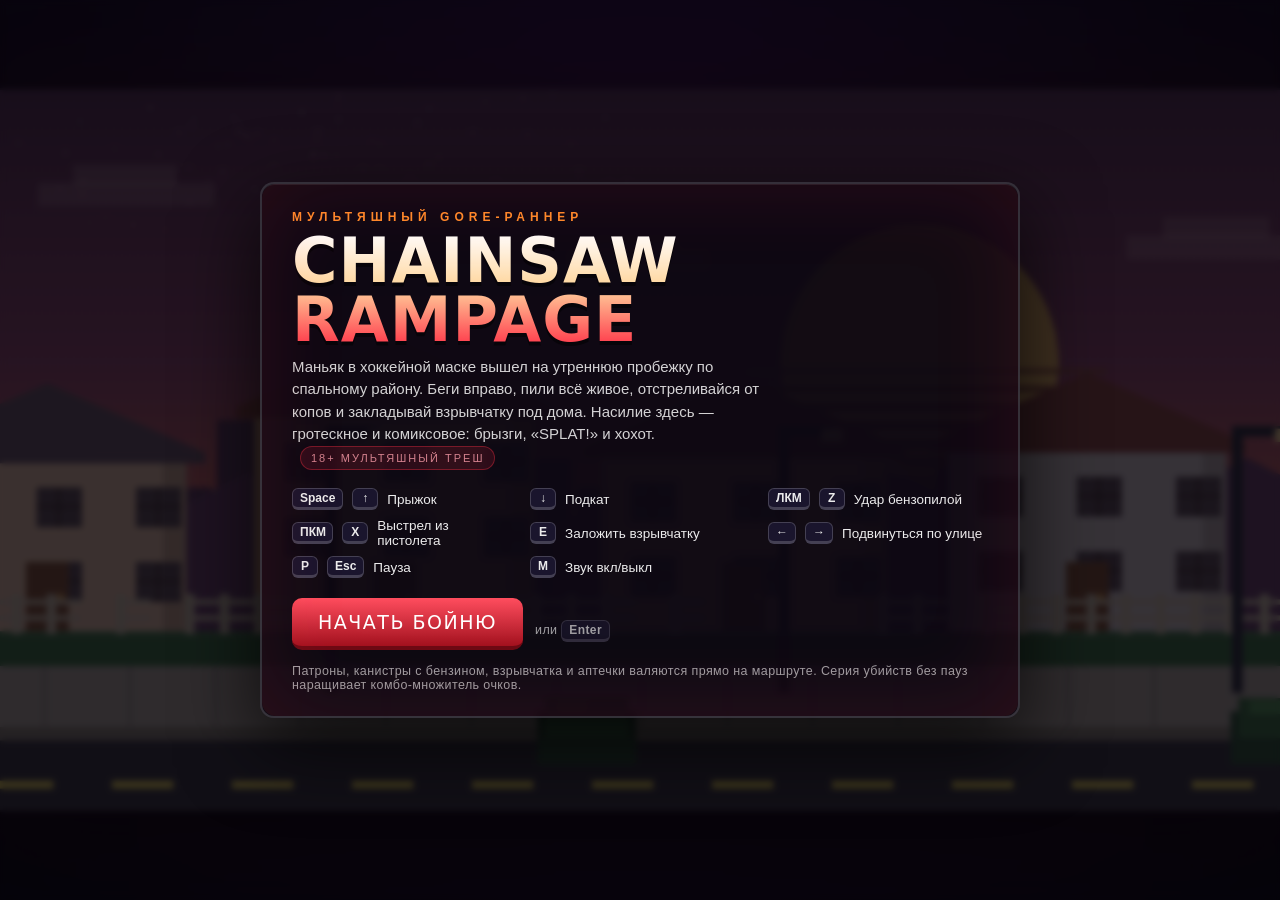
==== chainsaw/index.html @ 3422995e "CHAINSAW RAMPAGE: 2D gore-раннер на Canvas с тремя уровнями Отдельная игра в папке chainsaw/: маньяк" ====
<!DOCTYPE html>
<html lang="ru">
<head>
<meta charset="utf-8">
<meta name="viewport" content="width=device-width, initial-scale=1">
<title>CHAINSAW RAMPAGE — Пригород</title>
<link rel="icon" href="data:image/svg+xml,%3Csvg xmlns='http://www.w3.org/2000/svg' viewBox='0 0 32 32'%3E%3Ctext y='26' font-size='26'%3E%F0%9F%AA%93%3C/text%3E%3C/svg%3E">
<style>
  :root{
    --blood:#ff2f45;
    --gore:#c4232a;
    --neon:#ff8a2b;
    --acid:#9dff6e;
    --gold:#ffe14c;
    --panel:rgba(12,8,18,.86);
    --stroke:rgba(255,255,255,.16);
  }
  *{box-sizing:border-box}
  html,body{margin:0;height:100%;overflow:hidden;background:#07060c;color:#fff;
    font-family:"Segoe UI",Roboto,Helvetica,Arial,sans-serif;user-select:none;
    -webkit-font-smoothing:antialiased}
  #stage{position:fixed;inset:0;display:flex;align-items:center;justify-content:center;
    background:
      radial-gradient(circle at 50% 20%,#2a1040 0%,#120a1c 55%,#07060c 100%)}
  canvas{display:block;image-rendering:pixelated;box-shadow:0 0 0 2px rgba(255,255,255,.08),
    0 30px 90px rgba(0,0,0,.8), 0 0 90px rgba(255,47,69,.12)}

  /* ------------------------------ экраны ------------------------------ */
  #screens{position:fixed;inset:0;display:flex;align-items:center;justify-content:center;
    z-index:10;padding:16px;overflow:auto}
  #screens::before{content:"";position:fixed;inset:0;background:rgba(6,4,10,.72);
    backdrop-filter:blur(3px)}
  .hidden{display:none !important}

  .card{position:relative;width:min(760px,96vw);background:var(--panel);
    border:2px solid var(--stroke);border-radius:14px;padding:26px 30px 24px;
    box-shadow:0 26px 80px rgba(0,0,0,.75), inset 0 1px 0 rgba(255,255,255,.08)}
  .card::after{content:"";position:absolute;inset:0;border-radius:14px;pointer-events:none;
    box-shadow:inset 0 0 90px rgba(255,47,69,.12)}
  .kicker{font-size:12px;letter-spacing:5px;text-transform:uppercase;color:var(--neon);
    margin-bottom:8px;font-weight:700}
  h1{font-family:Impact,"Arial Black",system-ui,sans-serif;font-size:clamp(34px,6.4vw,62px);
    line-height:.95;margin:0 0 6px;letter-spacing:1px;
    background:linear-gradient(180deg,#fff 0%,#ffd7a0 45%,#ff2f45 100%);
    -webkit-background-clip:text;background-clip:text;color:transparent;
    filter:drop-shadow(0 4px 0 rgba(0,0,0,.5))}
  h2{font-family:Impact,"Arial Black",system-ui,sans-serif;font-size:clamp(26px,4.2vw,40px);
    margin:0 0 6px;letter-spacing:1px;color:var(--gold)}
  .sub{opacity:.82;font-size:15px;line-height:1.5;margin-bottom:18px;max-width:60ch}

  .keys{display:grid;grid-template-columns:repeat(auto-fit,minmax(215px,1fr));gap:8px 18px;
    margin:16px 0 20px}
  .key{display:flex;align-items:center;gap:9px;font-size:13.5px;opacity:.92}
  kbd{display:inline-block;min-width:26px;text-align:center;padding:3px 7px;border-radius:6px;
    background:#1c1730;border:1px solid rgba(255,255,255,.2);border-bottom-width:3px;
    font:600 12px/1 "Segoe UI",sans-serif;color:#fff}

  .stats{display:grid;grid-template-columns:repeat(auto-fit,minmax(230px,1fr));gap:4px 26px;
    margin:6px 0 20px}
  .row{display:flex;justify-content:space-between;gap:14px;padding:7px 2px;
    border-bottom:1px dashed rgba(255,255,255,.12);font-size:14px}
  .row b{color:var(--gold);font-variant-numeric:tabular-nums}
  .row:last-child b{color:var(--acid)}

  .btns{display:flex;flex-wrap:wrap;gap:12px;align-items:center}
  button{font-family:Impact,"Arial Black",system-ui,sans-serif;letter-spacing:1.5px;
    font-size:19px;padding:13px 26px;border-radius:10px;cursor:pointer;color:#fff;
    background:linear-gradient(180deg,#ff4d5e,#a3121f);border:0;border-bottom:4px solid #6d0a14;
    text-transform:uppercase;transition:transform .08s ease, filter .15s ease}
  button:hover{filter:brightness(1.12)}
  button:active{transform:translateY(2px);border-bottom-width:2px}
  button.ghost{background:linear-gradient(180deg,#39304f,#221b33);border-bottom-color:#15101f}
  .hint{font-size:12.5px;opacity:.6;margin-top:14px;letter-spacing:.4px}
  .tag{display:inline-block;padding:3px 10px;border-radius:999px;font-size:11px;letter-spacing:2px;
    background:rgba(255,47,69,.16);border:1px solid rgba(255,47,69,.45);color:#ff9daa;
    text-transform:uppercase;margin-left:8px;vertical-align:middle}
</style>
</head>
<body>

<div id="stage">
  <canvas id="game" width="960" height="540"></canvas>
</div>

<div id="screens">

  <!-- ============================ ТИТУЛЬНЫЙ ============================ -->
  <div class="card" id="screenTitle">
    <div class="kicker">Мультяшный gore-раннер</div>
    <h1>CHAINSAW RAMPAGE</h1>
    <div class="sub">
      Маньяк в хоккейной маске вышел на утреннюю пробежку по спальному району.
      Беги вправо, пили всё живое, отстреливайся от копов и закладывай взрывчатку
      под дома. Насилие здесь — гротескное и комиксовое: брызги, «SPLAT!» и хохот.
      <span class="tag">18+ мультяшный треш</span>
    </div>
    <div class="keys">
      <div class="key"><kbd>Space</kbd><kbd>↑</kbd> Прыжок</div>
      <div class="key"><kbd>↓</kbd> Подкат</div>
      <div class="key"><kbd>ЛКМ</kbd><kbd>Z</kbd> Удар бензопилой</div>
      <div class="key"><kbd>ПКМ</kbd><kbd>X</kbd> Выстрел из пистолета</div>
      <div class="key"><kbd>E</kbd> Заложить взрывчатку</div>
      <div class="key"><kbd>←</kbd><kbd>→</kbd> Подвинуться по улице</div>
      <div class="key"><kbd>P</kbd><kbd>Esc</kbd> Пауза</div>
      <div class="key"><kbd>M</kbd> Звук вкл/выкл</div>
    </div>
    <div class="btns">
      <button id="btnStart">Начать бойню</button>
      <span class="hint">или <kbd>Enter</kbd></span>
    </div>
    <div class="hint">
      Патроны, канистры с бензином, взрывчатка и аптечки валяются прямо на маршруте.
      Серия убийств без пауз наращивает комбо-множитель очков.
    </div>
  </div>

  <!-- ============================== ПАУЗА ============================== -->
  <div class="card hidden" id="screenPause">
    <div class="kicker">Перекур</div>
    <h2>ПАУЗА</h2>
    <div class="sub">Пила остывает. Соседи в панике. Можно продолжить.</div>
    <div class="keys">
      <div class="key"><kbd>Space</kbd><kbd>↑</kbd> Прыжок</div>
      <div class="key"><kbd>↓</kbd> Подкат</div>
      <div class="key"><kbd>ЛКМ</kbd><kbd>Z</kbd> Бензопила</div>
      <div class="key"><kbd>ПКМ</kbd><kbd>X</kbd> Пистолет</div>
      <div class="key"><kbd>E</kbd> Взрывчатка у дома</div>
      <div class="key"><kbd>M</kbd> Звук</div>
    </div>
    <div class="btns">
      <button id="btnResume">Продолжить</button>
      <button id="btnQuit" class="ghost">В главное меню</button>
    </div>
  </div>

  <!-- ============================ GAME OVER ============================ -->
  <div class="card hidden" id="screenOver">
    <div class="kicker">Маньяк повержен</div>
    <h2 style="color:var(--blood)">GAME OVER</h2>
    <div class="sub">Копы всё-таки достали. Пила заглохла в луже крови.</div>
    <div class="stats" id="overStats"></div>
    <div class="btns">
      <button id="btnRetry">Ещё раз</button>
      <button id="btnRetryMenu" class="ghost">В меню</button>
      <span class="hint">или <kbd>Enter</kbd></span>
    </div>
  </div>

  <!-- ========================= УРОВЕНЬ ПРОЙДЕН ========================= -->
  <div class="card hidden" id="screenDone">
    <div class="kicker">Статистика резни</div>
    <h2 id="doneTitle">УРОВЕНЬ ПРОЙДЕН</h2>
    <div class="sub" id="doneSub"></div>
    <div class="stats" id="doneStats"></div>
    <div class="btns">
      <button id="btnNext">Следующий уровень</button>
      <span class="hint">или <kbd>Enter</kbd></span>
    </div>
  </div>

  <!-- ============================== ФИНАЛ ============================== -->
  <div class="card hidden" id="screenWin">
    <div class="kicker">Город сгорел</div>
    <h2 style="color:var(--acid)">ИГРА ПРОЙДЕНА</h2>
    <div class="sub">Все районы зачищены, штабы взорваны. Титры катятся по пепелищу.</div>
    <div class="stats" id="winStats"></div>
    <div class="btns">
      <button id="btnWinMenu">В главное меню</button>
      <span class="hint">или <kbd>Enter</kbd></span>
    </div>
  </div>

</div>

<script src="src/core.js"></script>
<script src="src/audio.js"></script>
<script src="src/art.js"></script>
<script src="src/fx.js"></script>
<script src="src/world.js"></script>
<script src="src/entities.js"></script>
<script src="src/level.js"></script>
<script src="src/hud.js"></script>
<script src="src/main.js"></script>
</body>
</html>
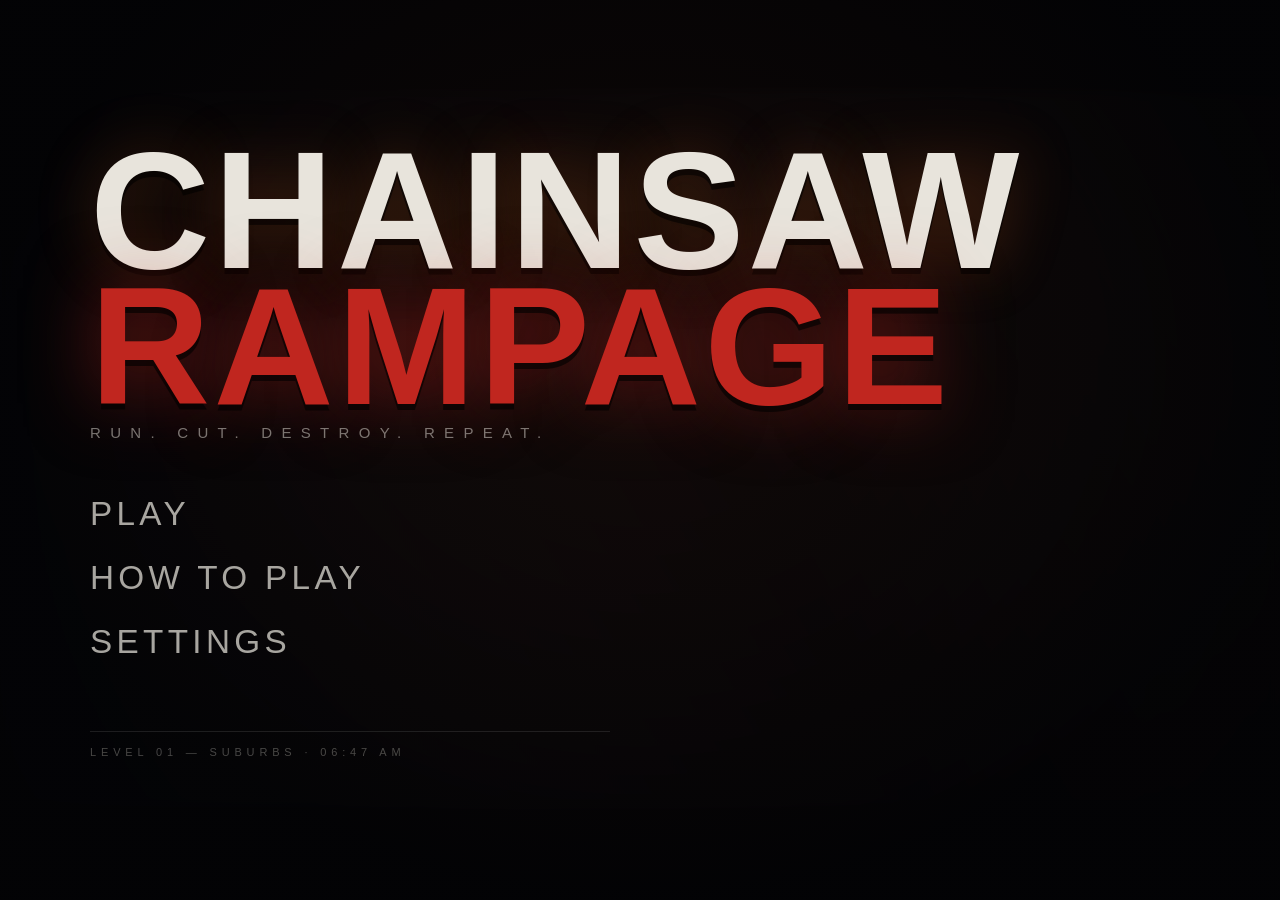
==== commit 6bf18b30: "CHAINSAW RAMPAGE: rebuild as a cinematic HD side-scroller Replaces the pixel-art prototype with a re" ====
--- a/chainsaw/index.html
+++ b/chainsaw/index.html
@@ -1,185 +1,144 @@
 <!DOCTYPE html>
-<html lang="ru">
+<html lang="en">
 <head>
 <meta charset="utf-8">
 <meta name="viewport" content="width=device-width, initial-scale=1">
-<title>CHAINSAW RAMPAGE — Пригород</title>
-<link rel="icon" href="data:image/svg+xml,%3Csvg xmlns='http://www.w3.org/2000/svg' viewBox='0 0 32 32'%3E%3Ctext y='26' font-size='26'%3E%F0%9F%AA%93%3C/text%3E%3C/svg%3E">
-<style>
-  :root{
-    --blood:#ff2f45;
-    --gore:#c4232a;
-    --neon:#ff8a2b;
-    --acid:#9dff6e;
-    --gold:#ffe14c;
-    --panel:rgba(12,8,18,.86);
-    --stroke:rgba(255,255,255,.16);
-  }
-  *{box-sizing:border-box}
-  html,body{margin:0;height:100%;overflow:hidden;background:#07060c;color:#fff;
-    font-family:"Segoe UI",Roboto,Helvetica,Arial,sans-serif;user-select:none;
-    -webkit-font-smoothing:antialiased}
-  #stage{position:fixed;inset:0;display:flex;align-items:center;justify-content:center;
-    background:
-      radial-gradient(circle at 50% 20%,#2a1040 0%,#120a1c 55%,#07060c 100%)}
-  canvas{display:block;image-rendering:pixelated;box-shadow:0 0 0 2px rgba(255,255,255,.08),
-    0 30px 90px rgba(0,0,0,.8), 0 0 90px rgba(255,47,69,.12)}
-
-  /* ------------------------------ экраны ------------------------------ */
-  #screens{position:fixed;inset:0;display:flex;align-items:center;justify-content:center;
-    z-index:10;padding:16px;overflow:auto}
-  #screens::before{content:"";position:fixed;inset:0;background:rgba(6,4,10,.72);
-    backdrop-filter:blur(3px)}
-  .hidden{display:none !important}
-
-  .card{position:relative;width:min(760px,96vw);background:var(--panel);
-    border:2px solid var(--stroke);border-radius:14px;padding:26px 30px 24px;
-    box-shadow:0 26px 80px rgba(0,0,0,.75), inset 0 1px 0 rgba(255,255,255,.08)}
-  .card::after{content:"";position:absolute;inset:0;border-radius:14px;pointer-events:none;
-    box-shadow:inset 0 0 90px rgba(255,47,69,.12)}
-  .kicker{font-size:12px;letter-spacing:5px;text-transform:uppercase;color:var(--neon);
-    margin-bottom:8px;font-weight:700}
-  h1{font-family:Impact,"Arial Black",system-ui,sans-serif;font-size:clamp(34px,6.4vw,62px);
-    line-height:.95;margin:0 0 6px;letter-spacing:1px;
-    background:linear-gradient(180deg,#fff 0%,#ffd7a0 45%,#ff2f45 100%);
-    -webkit-background-clip:text;background-clip:text;color:transparent;
-    filter:drop-shadow(0 4px 0 rgba(0,0,0,.5))}
-  h2{font-family:Impact,"Arial Black",system-ui,sans-serif;font-size:clamp(26px,4.2vw,40px);
-    margin:0 0 6px;letter-spacing:1px;color:var(--gold)}
-  .sub{opacity:.82;font-size:15px;line-height:1.5;margin-bottom:18px;max-width:60ch}
-
-  .keys{display:grid;grid-template-columns:repeat(auto-fit,minmax(215px,1fr));gap:8px 18px;
-    margin:16px 0 20px}
-  .key{display:flex;align-items:center;gap:9px;font-size:13.5px;opacity:.92}
-  kbd{display:inline-block;min-width:26px;text-align:center;padding:3px 7px;border-radius:6px;
-    background:#1c1730;border:1px solid rgba(255,255,255,.2);border-bottom-width:3px;
-    font:600 12px/1 "Segoe UI",sans-serif;color:#fff}
-
-  .stats{display:grid;grid-template-columns:repeat(auto-fit,minmax(230px,1fr));gap:4px 26px;
-    margin:6px 0 20px}
-  .row{display:flex;justify-content:space-between;gap:14px;padding:7px 2px;
-    border-bottom:1px dashed rgba(255,255,255,.12);font-size:14px}
-  .row b{color:var(--gold);font-variant-numeric:tabular-nums}
-  .row:last-child b{color:var(--acid)}
-
-  .btns{display:flex;flex-wrap:wrap;gap:12px;align-items:center}
-  button{font-family:Impact,"Arial Black",system-ui,sans-serif;letter-spacing:1.5px;
-    font-size:19px;padding:13px 26px;border-radius:10px;cursor:pointer;color:#fff;
-    background:linear-gradient(180deg,#ff4d5e,#a3121f);border:0;border-bottom:4px solid #6d0a14;
-    text-transform:uppercase;transition:transform .08s ease, filter .15s ease}
-  button:hover{filter:brightness(1.12)}
-  button:active{transform:translateY(2px);border-bottom-width:2px}
-  button.ghost{background:linear-gradient(180deg,#39304f,#221b33);border-bottom-color:#15101f}
-  .hint{font-size:12.5px;opacity:.6;margin-top:14px;letter-spacing:.4px}
-  .tag{display:inline-block;padding:3px 10px;border-radius:999px;font-size:11px;letter-spacing:2px;
-    background:rgba(255,47,69,.16);border:1px solid rgba(255,47,69,.45);color:#ff9daa;
-    text-transform:uppercase;margin-left:8px;vertical-align:middle}
-</style>
+<title>CHAINSAW RAMPAGE — Level 01: Suburbs</title>
+<link rel="icon" href="data:image/svg+xml,%3Csvg xmlns='http://www.w3.org/2000/svg' viewBox='0 0 32 32'%3E%3Crect width='32' height='32' fill='%230a0a0c'/%3E%3Crect x='4' y='13' width='24' height='6' fill='%23e2691f'/%3E%3C/svg%3E">
+<link rel="stylesheet" href="style.css">
 </head>
 <body>
 
 <div id="stage">
-  <canvas id="game" width="960" height="540"></canvas>
+  <canvas id="view"></canvas>
+
+  <!-- ======================= CINEMATIC OVERLAYS ======================= -->
+  <div id="bars"><i></i><i></i></div>
+
+  <!-- ============================ MAIN MENU =========================== -->
+  <section class="screen" id="menu">
+    <div class="menu-inner">
+      <h1 class="logo">CHAINSAW<span>RAMPAGE</span></h1>
+      <p class="tagline">Run. Cut. Destroy. Repeat.</p>
+      <nav class="menu-list">
+        <button class="mbtn" data-action="play">PLAY</button>
+        <button class="mbtn" data-action="howto">HOW TO PLAY</button>
+        <button class="mbtn" data-action="settings">SETTINGS</button>
+      </nav>
+      <div class="menu-foot">LEVEL 01 — SUBURBS · 06:47 AM</div>
+    </div>
+  </section>
+
+  <!-- ============================ HOW TO PLAY ========================= -->
+  <section class="screen hidden" id="howto">
+    <div class="panel">
+      <h2>HOW TO PLAY</h2>
+      <div class="ctrl-grid">
+        <div><kbd>SPACE</kbd><kbd>↑</kbd><span>Jump</span></div>
+        <div><kbd>↓</kbd><span>Slide under fire</span></div>
+        <div><kbd>Z</kbd><kbd>LMB</kbd><span>Chainsaw attack</span></div>
+        <div><kbd>X</kbd><kbd>RMB</kbd><span>Pistol</span></div>
+        <div><kbd>E</kbd><span>Plant explosive in marked zones</span></div>
+        <div><kbd>←</kbd><kbd>→</kbd><span>Shift position / fight in arena</span></div>
+        <div><kbd>P</kbd><kbd>ESC</kbd><span>Pause</span></div>
+        <div><kbd>M</kbd><span>Mute</span></div>
+      </div>
+      <div class="tips">
+        <p><b>Chainsaw</b> — one hit on civilians, two on police, more on armor. Fuel drains with every
+           swing; empty fuel means slow, weak swings. Gasoline cans refill it.</p>
+        <p><b>Pistol</b> — drops police in one shot at range but is weak against armor. Ammo is limited.</p>
+        <p><b>Explosives</b> — orange-marked zones by condemned houses. Plant, run, watch the block go up.
+           Everything caught in the blast counts.</p>
+        <p><b>Combo</b> — kills chain while the timer holds. Higher chains multiply every point you score.</p>
+      </div>
+      <button class="mbtn back" data-action="back">BACK</button>
+    </div>
+  </section>
+
+  <!-- ============================= SETTINGS =========================== -->
+  <section class="screen hidden" id="settings">
+    <div class="panel">
+      <h2>SETTINGS</h2>
+      <label class="row"><span>MASTER VOLUME</span>
+        <input type="range" id="setVolume" min="0" max="100" value="80"><b id="volVal">80</b></label>
+      <label class="row"><span>MUSIC VOLUME</span>
+        <input type="range" id="setMusic" min="0" max="100" value="55"><b id="musVal">55</b></label>
+      <label class="row"><span>VISUAL QUALITY</span>
+        <select id="setQuality">
+          <option value="high" selected>HIGH — bloom, grain, full particles</option>
+          <option value="medium">MEDIUM — reduced post-processing</option>
+          <option value="low">LOW — performance mode</option>
+        </select></label>
+      <label class="row"><span>CAMERA SHAKE</span>
+        <input type="range" id="setShake" min="0" max="150" value="100"><b id="shakeVal">100</b></label>
+      <label class="row"><span>BLOOD &amp; GORE</span>
+        <select id="setGore">
+          <option value="1" selected>ON — stylized</option>
+          <option value="0">OFF</option>
+        </select></label>
+      <button class="mbtn back" data-action="back">BACK</button>
+    </div>
+  </section>
+
+  <!-- ============================== PAUSE ============================= -->
+  <section class="screen hidden" id="pause">
+    <div class="panel narrow">
+      <h2>PAUSED</h2>
+      <button class="mbtn" data-action="resume">RESUME</button>
+      <button class="mbtn ghost" data-action="restart">RESTART LEVEL</button>
+      <button class="mbtn ghost" data-action="menu">MAIN MENU</button>
+    </div>
+  </section>
+
+  <!-- ============================ GAME OVER =========================== -->
+  <section class="screen hidden" id="gameover">
+    <div class="panel narrow">
+      <h2 class="dead">YOU DIED</h2>
+      <div class="sub" id="deathSub">The block wins this round.</div>
+      <div class="stats" id="deathStats"></div>
+      <button class="mbtn" data-action="restart">RETRY</button>
+      <button class="mbtn ghost" data-action="menu">MAIN MENU</button>
+    </div>
+  </section>
+
+  <!-- ========================== LEVEL COMPLETE ======================== -->
+  <section class="screen hidden" id="results">
+    <div class="panel wide">
+      <div class="kicker">LEVEL 01 — SUBURBS</div>
+      <h2>LEVEL COMPLETE</h2>
+      <div class="result-body">
+        <div class="stats" id="resultStats"></div>
+        <div class="rank-box">
+          <div class="rank-label">RANK</div>
+          <div class="rank" id="rankLetter">S</div>
+          <div class="rank-score" id="rankScore">0</div>
+        </div>
+      </div>
+      <div class="btn-row">
+        <button class="mbtn" data-action="next">NEXT LEVEL</button>
+        <button class="mbtn ghost" data-action="restart">REPLAY</button>
+        <button class="mbtn ghost" data-action="menu">MAIN MENU</button>
+      </div>
+    </div>
+  </section>
+
+  <!-- =========================== TOAST / HINT ========================= -->
+  <div id="toast" class="hidden"></div>
 </div>
 
-<div id="screens">
-
-  <!-- ============================ ТИТУЛЬНЫЙ ============================ -->
-  <div class="card" id="screenTitle">
-    <div class="kicker">Мультяшный gore-раннер</div>
-    <h1>CHAINSAW RAMPAGE</h1>
-    <div class="sub">
-      Маньяк в хоккейной маске вышел на утреннюю пробежку по спальному району.
-      Беги вправо, пили всё живое, отстреливайся от копов и закладывай взрывчатку
-      под дома. Насилие здесь — гротескное и комиксовое: брызги, «SPLAT!» и хохот.
-      <span class="tag">18+ мультяшный треш</span>
-    </div>
-    <div class="keys">
-      <div class="key"><kbd>Space</kbd><kbd>↑</kbd> Прыжок</div>
-      <div class="key"><kbd>↓</kbd> Подкат</div>
-      <div class="key"><kbd>ЛКМ</kbd><kbd>Z</kbd> Удар бензопилой</div>
-      <div class="key"><kbd>ПКМ</kbd><kbd>X</kbd> Выстрел из пистолета</div>
-      <div class="key"><kbd>E</kbd> Заложить взрывчатку</div>
-      <div class="key"><kbd>←</kbd><kbd>→</kbd> Подвинуться по улице</div>
-      <div class="key"><kbd>P</kbd><kbd>Esc</kbd> Пауза</div>
-      <div class="key"><kbd>M</kbd> Звук вкл/выкл</div>
-    </div>
-    <div class="btns">
-      <button id="btnStart">Начать бойню</button>
-      <span class="hint">или <kbd>Enter</kbd></span>
-    </div>
-    <div class="hint">
-      Патроны, канистры с бензином, взрывчатка и аптечки валяются прямо на маршруте.
-      Серия убийств без пауз наращивает комбо-множитель очков.
-    </div>
-  </div>
-
-  <!-- ============================== ПАУЗА ============================== -->
-  <div class="card hidden" id="screenPause">
-    <div class="kicker">Перекур</div>
-    <h2>ПАУЗА</h2>
-    <div class="sub">Пила остывает. Соседи в панике. Можно продолжить.</div>
-    <div class="keys">
-      <div class="key"><kbd>Space</kbd><kbd>↑</kbd> Прыжок</div>
-      <div class="key"><kbd>↓</kbd> Подкат</div>
-      <div class="key"><kbd>ЛКМ</kbd><kbd>Z</kbd> Бензопила</div>
-      <div class="key"><kbd>ПКМ</kbd><kbd>X</kbd> Пистолет</div>
-      <div class="key"><kbd>E</kbd> Взрывчатка у дома</div>
-      <div class="key"><kbd>M</kbd> Звук</div>
-    </div>
-    <div class="btns">
-      <button id="btnResume">Продолжить</button>
-      <button id="btnQuit" class="ghost">В главное меню</button>
-    </div>
-  </div>
-
-  <!-- ============================ GAME OVER ============================ -->
-  <div class="card hidden" id="screenOver">
-    <div class="kicker">Маньяк повержен</div>
-    <h2 style="color:var(--blood)">GAME OVER</h2>
-    <div class="sub">Копы всё-таки достали. Пила заглохла в луже крови.</div>
-    <div class="stats" id="overStats"></div>
-    <div class="btns">
-      <button id="btnRetry">Ещё раз</button>
-      <button id="btnRetryMenu" class="ghost">В меню</button>
-      <span class="hint">или <kbd>Enter</kbd></span>
-    </div>
-  </div>
-
-  <!-- ========================= УРОВЕНЬ ПРОЙДЕН ========================= -->
-  <div class="card hidden" id="screenDone">
-    <div class="kicker">Статистика резни</div>
-    <h2 id="doneTitle">УРОВЕНЬ ПРОЙДЕН</h2>
-    <div class="sub" id="doneSub"></div>
-    <div class="stats" id="doneStats"></div>
-    <div class="btns">
-      <button id="btnNext">Следующий уровень</button>
-      <span class="hint">или <kbd>Enter</kbd></span>
-    </div>
-  </div>
-
-  <!-- ============================== ФИНАЛ ============================== -->
-  <div class="card hidden" id="screenWin">
-    <div class="kicker">Город сгорел</div>
-    <h2 style="color:var(--acid)">ИГРА ПРОЙДЕНА</h2>
-    <div class="sub">Все районы зачищены, штабы взорваны. Титры катятся по пепелищу.</div>
-    <div class="stats" id="winStats"></div>
-    <div class="btns">
-      <button id="btnWinMenu">В главное меню</button>
-      <span class="hint">или <kbd>Enter</kbd></span>
-    </div>
-  </div>
-
-</div>
-
-<script src="src/core.js"></script>
-<script src="src/audio.js"></script>
-<script src="src/art.js"></script>
-<script src="src/fx.js"></script>
-<script src="src/world.js"></script>
-<script src="src/entities.js"></script>
-<script src="src/level.js"></script>
-<script src="src/hud.js"></script>
-<script src="src/main.js"></script>
+<script src="js/collision.js"></script>
+<script src="js/assets.js"></script>
+<script src="js/rig.js"></script>
+<script src="js/particles.js"></script>
+<script src="js/postfx.js"></script>
+<script src="js/camera.js"></script>
+<script src="js/audio.js"></script>
+<script src="js/weapons.js"></script>
+<script src="js/player.js"></script>
+<script src="js/enemies.js"></script>
+<script src="js/level.js"></script>
+<script src="js/ui.js"></script>
+<script src="js/game.js"></script>
+<script src="js/main.js"></script>
 </body>
 </html>
--- a/chainsaw/style.css
+++ b/chainsaw/style.css
@@ -0,0 +1,147 @@
+/* ============================================================================
+   CHAINSAW RAMPAGE — cinematic dark UI.
+   Everything sits on top of a single full-bleed canvas; menus are DOM so the
+   type stays razor sharp at any resolution.
+   ========================================================================== */
+:root{
+  --ink:#07070a;
+  --steel:#171a20;
+  --blood:#c0261f;
+  --blood-hot:#ff3b23;
+  --rust:#e2691f;
+  --amber:#ffb03a;
+  --bone:#e8e4dc;
+  --smoke:rgba(10,10,13,.82);
+  --edge:rgba(255,255,255,.10);
+  --title:"Haettenschweiler","Arial Narrow Bold",Impact,"Franklin Gothic Bold",sans-serif;
+  --body:"Inter","Segoe UI",Roboto,Helvetica,Arial,sans-serif;
+}
+*{box-sizing:border-box}
+html,body{
+  margin:0;height:100%;overflow:hidden;background:#000;color:var(--bone);
+  font-family:var(--body);-webkit-font-smoothing:antialiased;user-select:none;
+  cursor:default;
+}
+#stage{position:fixed;inset:0;display:grid;place-items:center;background:#000}
+canvas{display:block;background:#05060a}
+
+/* cinematic letterbox bars, driven from JS */
+#bars{position:fixed;inset:0;pointer-events:none;z-index:5}
+#bars i{position:absolute;left:0;right:0;height:0;background:#000;transition:height .5s cubic-bezier(.4,0,.2,1)}
+#bars i:first-child{top:0}
+#bars i:last-child{bottom:0}
+#bars.on i{height:9vh}
+
+/* ------------------------------- screens ---------------------------------- */
+.screen{
+  position:fixed;inset:0;z-index:20;display:grid;place-items:center;padding:4vh 4vw;
+  background:radial-gradient(ellipse at 50% 40%,rgba(20,10,8,.72),rgba(3,3,5,.94) 70%);
+  backdrop-filter:blur(6px) saturate(.8);
+  animation:fade .35s ease both;
+}
+.hidden{display:none !important}
+@keyframes fade{from{opacity:0}to{opacity:1}}
+
+.menu-inner{text-align:left;max-width:min(1100px,92vw);width:100%}
+.logo{
+  font-family:var(--title);margin:0;line-height:.82;letter-spacing:.02em;
+  font-size:clamp(64px,13vw,190px);text-transform:uppercase;
+  color:var(--bone);
+  text-shadow:0 6px 0 rgba(0,0,0,.55), 0 0 60px rgba(226,105,31,.28);
+}
+.logo span{display:block;color:var(--blood);
+  text-shadow:0 6px 0 rgba(0,0,0,.6), 0 0 70px rgba(192,38,31,.55)}
+.tagline{
+  margin:10px 0 44px;font-size:clamp(12px,1.2vw,15px);letter-spacing:.62em;
+  text-transform:uppercase;color:rgba(232,228,220,.5)
+}
+.menu-list{display:flex;flex-direction:column;align-items:flex-start;gap:6px}
+
+.mbtn{
+  font-family:var(--title);font-size:clamp(22px,2.6vw,34px);letter-spacing:.13em;
+  text-transform:uppercase;color:rgba(232,228,220,.72);
+  background:none;border:0;padding:10px 0 10px 0;cursor:pointer;position:relative;
+  transition:color .16s ease,transform .16s ease,padding .16s ease;
+}
+.mbtn::before{
+  content:"";position:absolute;left:-26px;top:50%;width:14px;height:3px;
+  background:var(--blood);transform:translateY(-50%) scaleX(0);transform-origin:left;
+  transition:transform .16s ease;
+}
+.mbtn:hover,.mbtn:focus-visible{color:#fff;transform:translateX(16px);outline:none}
+.mbtn:hover::before,.mbtn:focus-visible::before{transform:translateY(-50%) scaleX(1)}
+.mbtn.ghost{font-size:clamp(16px,1.7vw,22px);color:rgba(232,228,220,.45)}
+.mbtn.back{margin-top:26px}
+.menu-foot{
+  margin-top:60px;font-size:11px;letter-spacing:.44em;color:rgba(232,228,220,.3);
+  text-transform:uppercase;border-top:1px solid var(--edge);padding-top:14px;max-width:520px
+}
+
+/* -------------------------------- panels ---------------------------------- */
+.panel{
+  width:min(920px,94vw);max-height:92vh;overflow:auto;padding:36px 40px 32px;
+  background:linear-gradient(180deg,rgba(23,26,32,.92),rgba(9,9,12,.95));
+  border:1px solid var(--edge);border-left:3px solid var(--blood);
+  box-shadow:0 40px 120px rgba(0,0,0,.8);
+}
+.panel.narrow{width:min(460px,94vw);text-align:left}
+.panel.wide{width:min(1080px,95vw)}
+.panel h2{
+  font-family:var(--title);font-size:clamp(34px,4.4vw,58px);margin:0 0 22px;
+  letter-spacing:.06em;text-transform:uppercase;
+}
+.panel h2.dead{color:var(--blood)}
+.kicker{font-size:11px;letter-spacing:.5em;color:var(--rust);text-transform:uppercase;margin-bottom:6px}
+.sub{color:rgba(232,228,220,.6);font-size:14px;margin:-12px 0 22px}
+
+.ctrl-grid{display:grid;grid-template-columns:repeat(auto-fit,minmax(250px,1fr));gap:10px 26px;margin-bottom:24px}
+.ctrl-grid div{display:flex;align-items:center;gap:8px;font-size:14px;color:rgba(232,228,220,.8)}
+.ctrl-grid span{margin-left:4px;color:rgba(232,228,220,.62)}
+kbd{
+  font-family:var(--body);font-size:11px;font-weight:700;letter-spacing:.08em;
+  min-width:30px;text-align:center;padding:5px 8px;border-radius:3px;color:#fff;
+  background:#20242c;border:1px solid rgba(255,255,255,.14);border-bottom:2px solid rgba(0,0,0,.7);
+}
+.tips p{font-size:13.5px;line-height:1.62;color:rgba(232,228,220,.62);margin:0 0 10px;max-width:74ch}
+.tips b{color:var(--amber);font-weight:600}
+
+.row{display:grid;grid-template-columns:200px 1fr 46px;align-items:center;gap:16px;
+  padding:12px 0;border-bottom:1px solid rgba(255,255,255,.06);font-size:12px;letter-spacing:.18em}
+.row b{font-variant-numeric:tabular-nums;color:var(--amber);text-align:right;font-weight:600}
+input[type=range]{appearance:none;height:3px;background:#2a2f38;border-radius:2px;outline:none}
+input[type=range]::-webkit-slider-thumb{appearance:none;width:14px;height:14px;border-radius:50%;
+  background:var(--blood);cursor:pointer;box-shadow:0 0 0 4px rgba(192,38,31,.2)}
+input[type=range]::-moz-range-thumb{width:14px;height:14px;border:0;border-radius:50%;background:var(--blood);cursor:pointer}
+select{background:#14171d;color:var(--bone);border:1px solid var(--edge);padding:8px 10px;
+  font-family:var(--body);font-size:12px;letter-spacing:.1em;cursor:pointer}
+
+/* -------------------------------- stats ----------------------------------- */
+.result-body{display:grid;grid-template-columns:1fr 230px;gap:34px;align-items:start}
+.stats{display:flex;flex-direction:column;gap:2px}
+.stats .line{
+  display:flex;justify-content:space-between;align-items:baseline;gap:20px;padding:11px 2px;
+  border-bottom:1px solid rgba(255,255,255,.07);font-size:12.5px;letter-spacing:.2em;
+  text-transform:uppercase;color:rgba(232,228,220,.6);
+  animation:slide .4s cubic-bezier(.2,.7,.3,1) both;
+}
+.stats .line b{font-family:var(--title);font-size:26px;letter-spacing:.04em;color:var(--bone)}
+.stats .line.total b{color:var(--amber);font-size:34px}
+@keyframes slide{from{opacity:0;transform:translateX(-18px)}to{opacity:1;transform:none}}
+
+.rank-box{text-align:center;border:1px solid var(--edge);padding:20px 10px 24px;
+  background:linear-gradient(180deg,rgba(192,38,31,.12),transparent)}
+.rank-label{font-size:11px;letter-spacing:.5em;color:rgba(232,228,220,.45)}
+.rank{font-family:var(--title);font-size:132px;line-height:1;color:var(--blood);
+  text-shadow:0 0 50px rgba(255,59,35,.5);animation:stamp .5s cubic-bezier(.2,1.4,.4,1) both}
+.rank-score{font-family:var(--title);font-size:30px;color:var(--amber);letter-spacing:.05em}
+@keyframes stamp{from{opacity:0;transform:scale(2.6) rotate(-12deg)}to{opacity:1;transform:none}}
+.btn-row{display:flex;flex-wrap:wrap;gap:26px;align-items:center;margin-top:28px}
+
+/* -------------------------------- toast ----------------------------------- */
+#toast{
+  position:fixed;left:50%;bottom:13vh;transform:translateX(-50%);z-index:15;
+  font-family:var(--title);font-size:clamp(18px,2vw,26px);letter-spacing:.22em;
+  text-transform:uppercase;color:#fff;padding:10px 26px;pointer-events:none;
+  background:rgba(8,8,11,.72);border-left:3px solid var(--rust);
+  text-shadow:0 2px 12px #000;animation:fade .25s ease both;
+}
